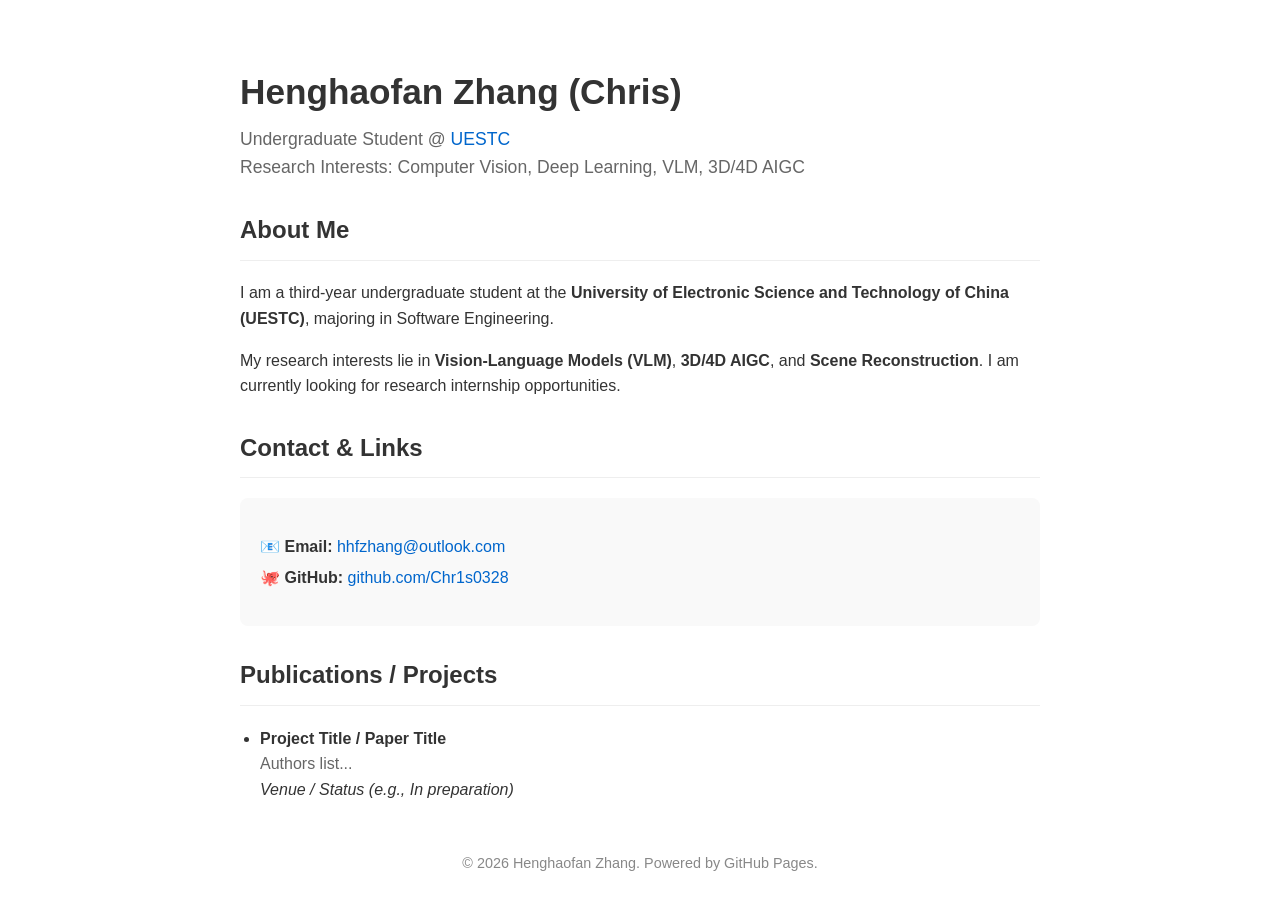
==== index.html @ 0ab3b339 "Update index.html" ====
<!doctype html>
<html lang="en">
<head>
  <meta charset="utf-8" />
  <meta name="viewport" content="width=device-width, initial-scale=1" />
  <meta name="description" content="Academic homepage of Henghaofan Zhang, an undergraduate researcher in Computer Vision and Deep Learning at UESTC.">
  <title>Henghaofan Zhang | UESTC</title>
  <style>
    /* 简单的学术极简风样式 */
    body { 
      font-family: -apple-system, BlinkMacSystemFont, "Segoe UI", Roboto, "Helvetica Neue", Arial, sans-serif; 
      max-width: 800px; 
      margin: 0 auto; 
      padding: 40px 20px; 
      line-height: 1.6; 
      color: #333;
    }
    h1 { margin-bottom: 5px; font-size: 2.2em; }
    h2 { font-size: 1.5em; border-bottom: 1px solid #eee; padding-bottom: 10px; margin-top: 30px;}
    .subtitle { color: #666; font-size: 1.1em; margin-bottom: 30px; }
    a { color: #0066cc; text-decoration: none; }
    a:hover { text-decoration: underline; }
    .card { background: #f9f9f9; border-radius: 8px; padding: 20px; margin-bottom: 20px; }
    ul { padding-left: 20px; }
    li { margin-bottom: 5px; }
    .contact-info { margin-bottom: 20px; }
  </style>
</head>
<body>

  <header>
    <h1>Henghaofan Zhang (Chris)</h1>
    <div class="subtitle">
      Undergraduate Student @ <a href="https://www.uestc.edu.cn/" target="_blank">UESTC</a><br>
      Research Interests: Computer Vision, Deep Learning, VLM, 3D/4D AIGC
    </div>
  </header>

  <section id="about">
    <h2>About Me</h2>
    <p>
      I am a third-year undergraduate student at the 
      <strong>University of Electronic Science and Technology of China (UESTC)</strong>, 
      majoring in Software Engineering.
    </p>
    <p>
      My research interests lie in <strong>Vision-Language Models (VLM)</strong>, <strong>3D/4D AIGC</strong>, and <strong>Scene Reconstruction</strong>. 
      I am currently looking for research internship opportunities.
    </p>
  </section>

  <section id="contact">
    <h2>Contact & Links</h2>
    <div class="card">
      <ul style="list-style-type: none; padding-left: 0;">
        <li>📧 <strong>Email:</strong> <a href="mailto:hhfzhang@outlook.com">hhfzhang@outlook.com</a></li>
        <li>🐙 <strong>GitHub:</strong> <a href="https://github.com/Chr1s0328" target="_blank">github.com/Chr1s0328</a></li>
        </ul>
    </div>
  </section>

  <section id="publications">
    <h2>Publications / Projects</h2>
    <ul>
      <li>
        <strong>Project Title / Paper Title</strong><br>
        <span style="color:#666;">Authors list...</span><br>
        <em>Venue / Status (e.g., In preparation)</em>
      </li>
    </ul>
  </section>

  <footer style="margin-top: 50px; color: #888; font-size: 0.9em; text-align: center;">
    &copy; 2026 Henghaofan Zhang. Powered by GitHub Pages.
  </footer>

</body>
</html>
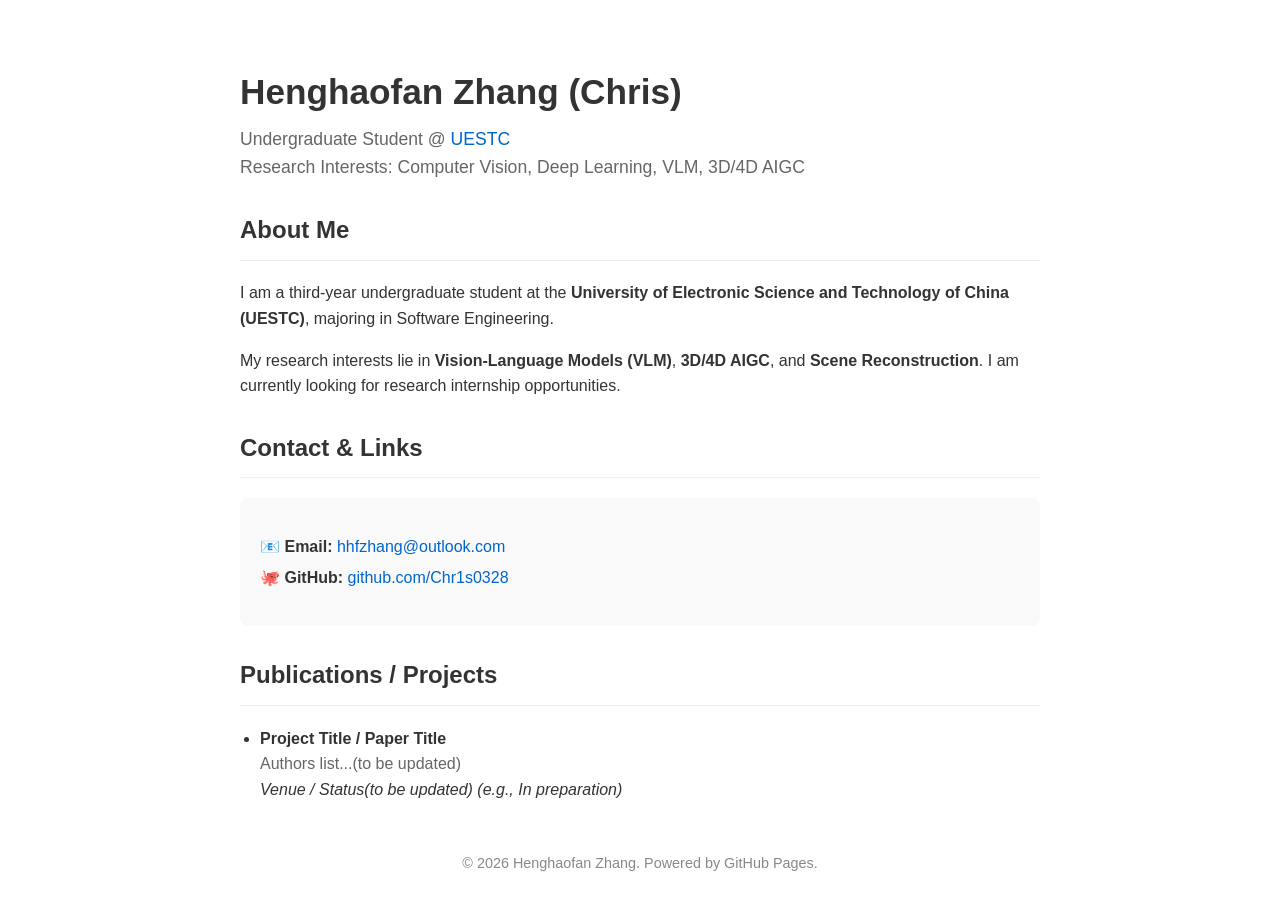
==== commit 4b2b902a: "Update index.html" ====
--- a/index.html
+++ b/index.html
@@ -64,8 +64,8 @@
     <ul>
       <li>
         <strong>Project Title / Paper Title</strong><br>
-        <span style="color:#666;">Authors list...</span><br>
-        <em>Venue / Status (e.g., In preparation)</em>
+        <span style="color:#666;">Authors list...(to be updated)</span><br>
+        <em>Venue / Status(to be updated) (e.g., In preparation)</em>
       </li>
     </ul>
   </section>
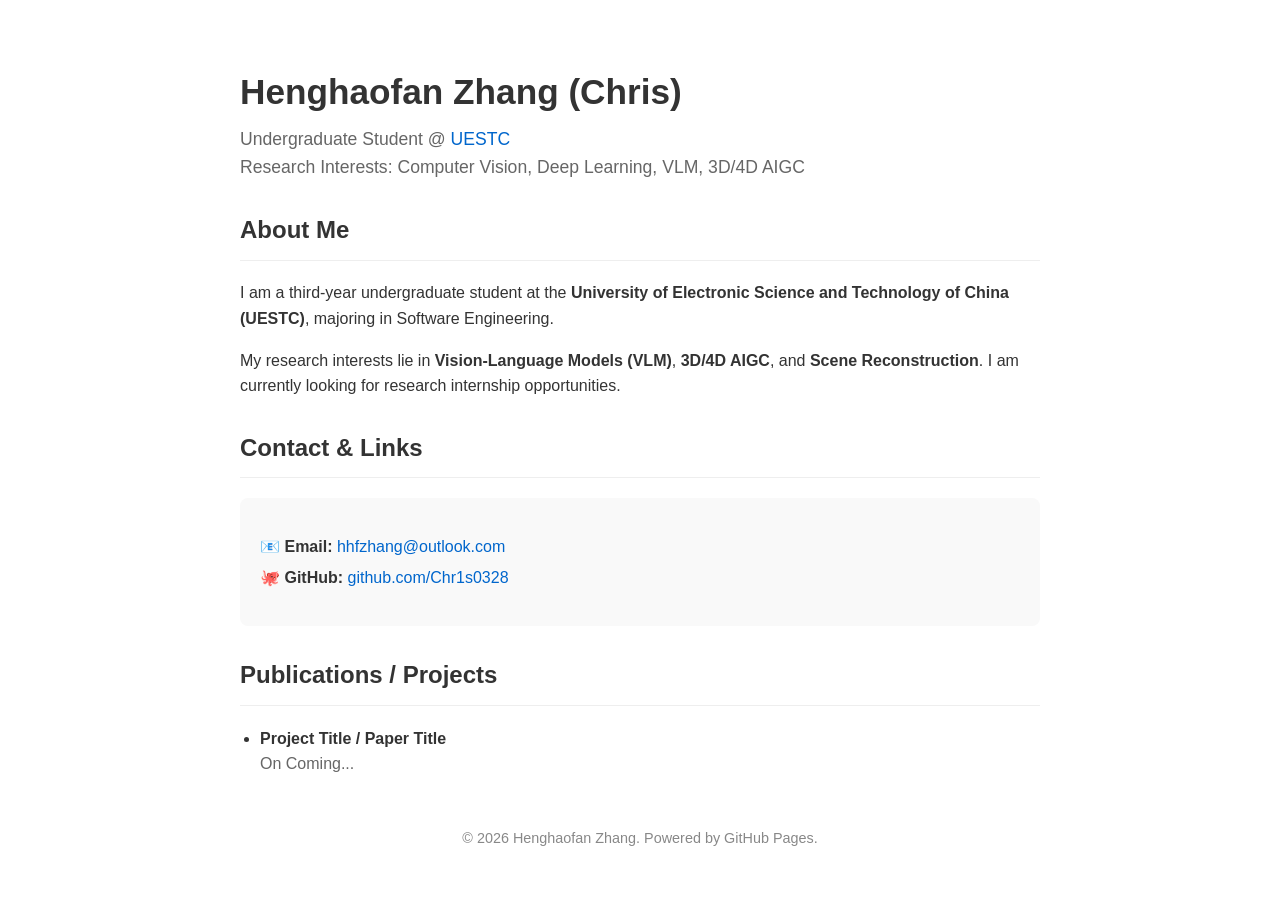
==== commit edf87fb8: "Update index.html" ====
--- a/index.html
+++ b/index.html
@@ -64,8 +64,7 @@
     <ul>
       <li>
         <strong>Project Title / Paper Title</strong><br>
-        <span style="color:#666;">Authors list...(to be updated)</span><br>
-        <em>Venue / Status(to be updated) (e.g., In preparation)</em>
+        <span style="color:#666;">On Coming...</span><br>
       </li>
     </ul>
   </section>
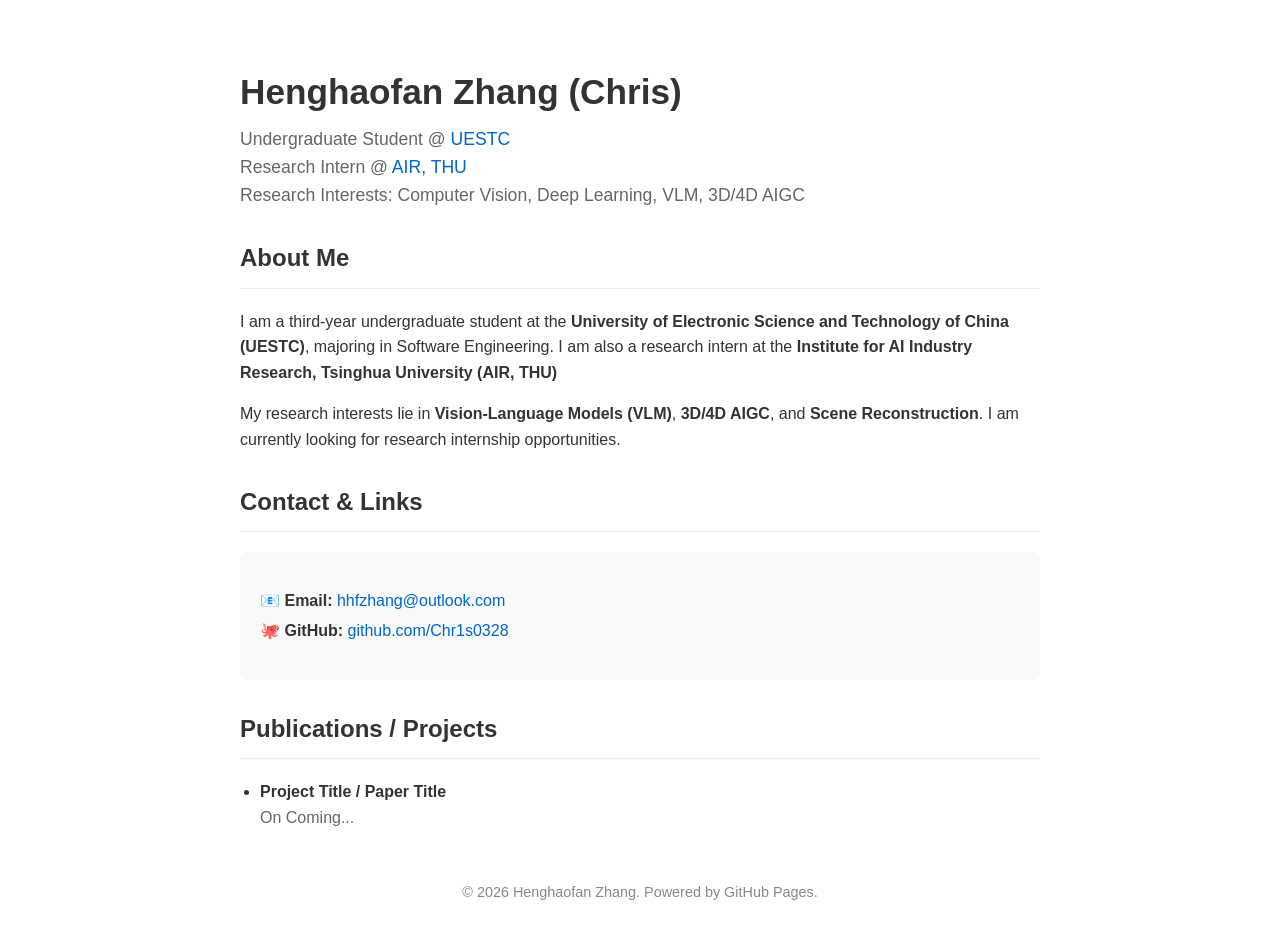
==== commit b13c7a75: "Update index.html" ====
--- a/index.html
+++ b/index.html
@@ -32,6 +32,7 @@
     <h1>Henghaofan Zhang (Chris)</h1>
     <div class="subtitle">
       Undergraduate Student @ <a href="https://www.uestc.edu.cn/" target="_blank">UESTC</a><br>
+      Research Intern @ <a href="https://air.tsinghua.edu.cn/" target="_blank">AIR, THU</a><br>
       Research Interests: Computer Vision, Deep Learning, VLM, 3D/4D AIGC
     </div>
   </header>
@@ -42,6 +43,8 @@
       I am a third-year undergraduate student at the 
       <strong>University of Electronic Science and Technology of China (UESTC)</strong>, 
       majoring in Software Engineering.
+      I am also a research intern at the 
+      <strong>Institute for AI Industry Research, Tsinghua University (AIR, THU)</strong>
     </p>
     <p>
       My research interests lie in <strong>Vision-Language Models (VLM)</strong>, <strong>3D/4D AIGC</strong>, and <strong>Scene Reconstruction</strong>. 
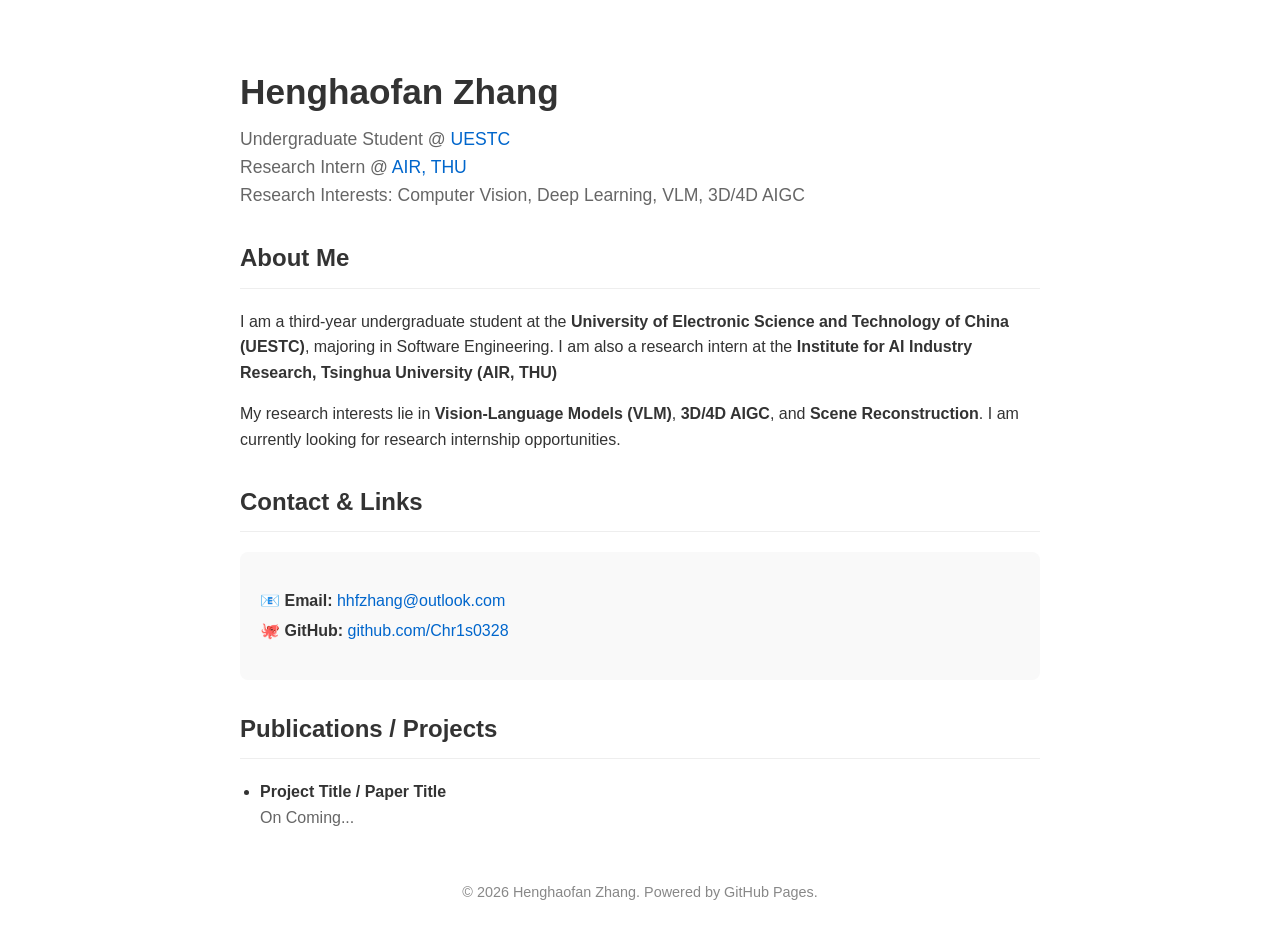
==== commit 96599cb0: "Update index.html" ====
--- a/index.html
+++ b/index.html
@@ -3,7 +3,7 @@
 <head>
   <meta charset="utf-8" />
   <meta name="viewport" content="width=device-width, initial-scale=1" />
-  <meta name="description" content="Academic homepage of Henghaofan Zhang, an undergraduate researcher in Computer Vision and Deep Learning at UESTC.">
+  <meta name="description" content="Academic homepage of Henghaofan Zhang.">
   <title>Henghaofan Zhang | UESTC</title>
   <style>
     /* 简单的学术极简风样式 */
@@ -29,7 +29,7 @@
 <body>
 
   <header>
-    <h1>Henghaofan Zhang (Chris)</h1>
+    <h1>Henghaofan Zhang</h1>
     <div class="subtitle">
       Undergraduate Student @ <a href="https://www.uestc.edu.cn/" target="_blank">UESTC</a><br>
       Research Intern @ <a href="https://air.tsinghua.edu.cn/" target="_blank">AIR, THU</a><br>
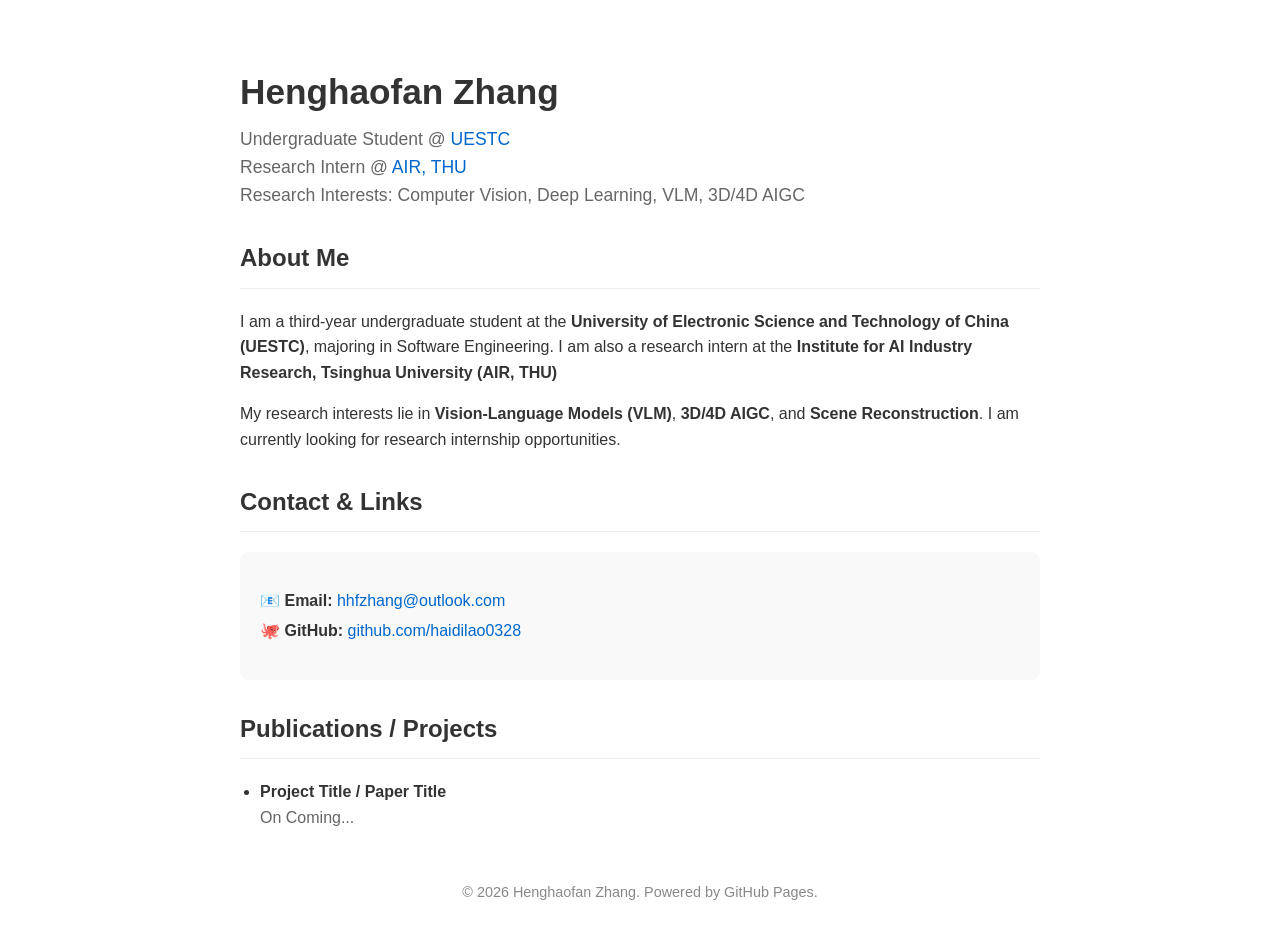
==== commit e0a8ec0c: "update username" ====
--- a/index.html
+++ b/index.html
@@ -57,7 +57,7 @@
     <div class="card">
       <ul style="list-style-type: none; padding-left: 0;">
         <li>📧 <strong>Email:</strong> <a href="mailto:hhfzhang@outlook.com">hhfzhang@outlook.com</a></li>
-        <li>🐙 <strong>GitHub:</strong> <a href="https://github.com/Chr1s0328" target="_blank">github.com/Chr1s0328</a></li>
+        <li>🐙 <strong>GitHub:</strong> <a href="https://github.com/haidilao0328" target="_blank">github.com/haidilao0328</a></li>
         </ul>
     </div>
   </section>
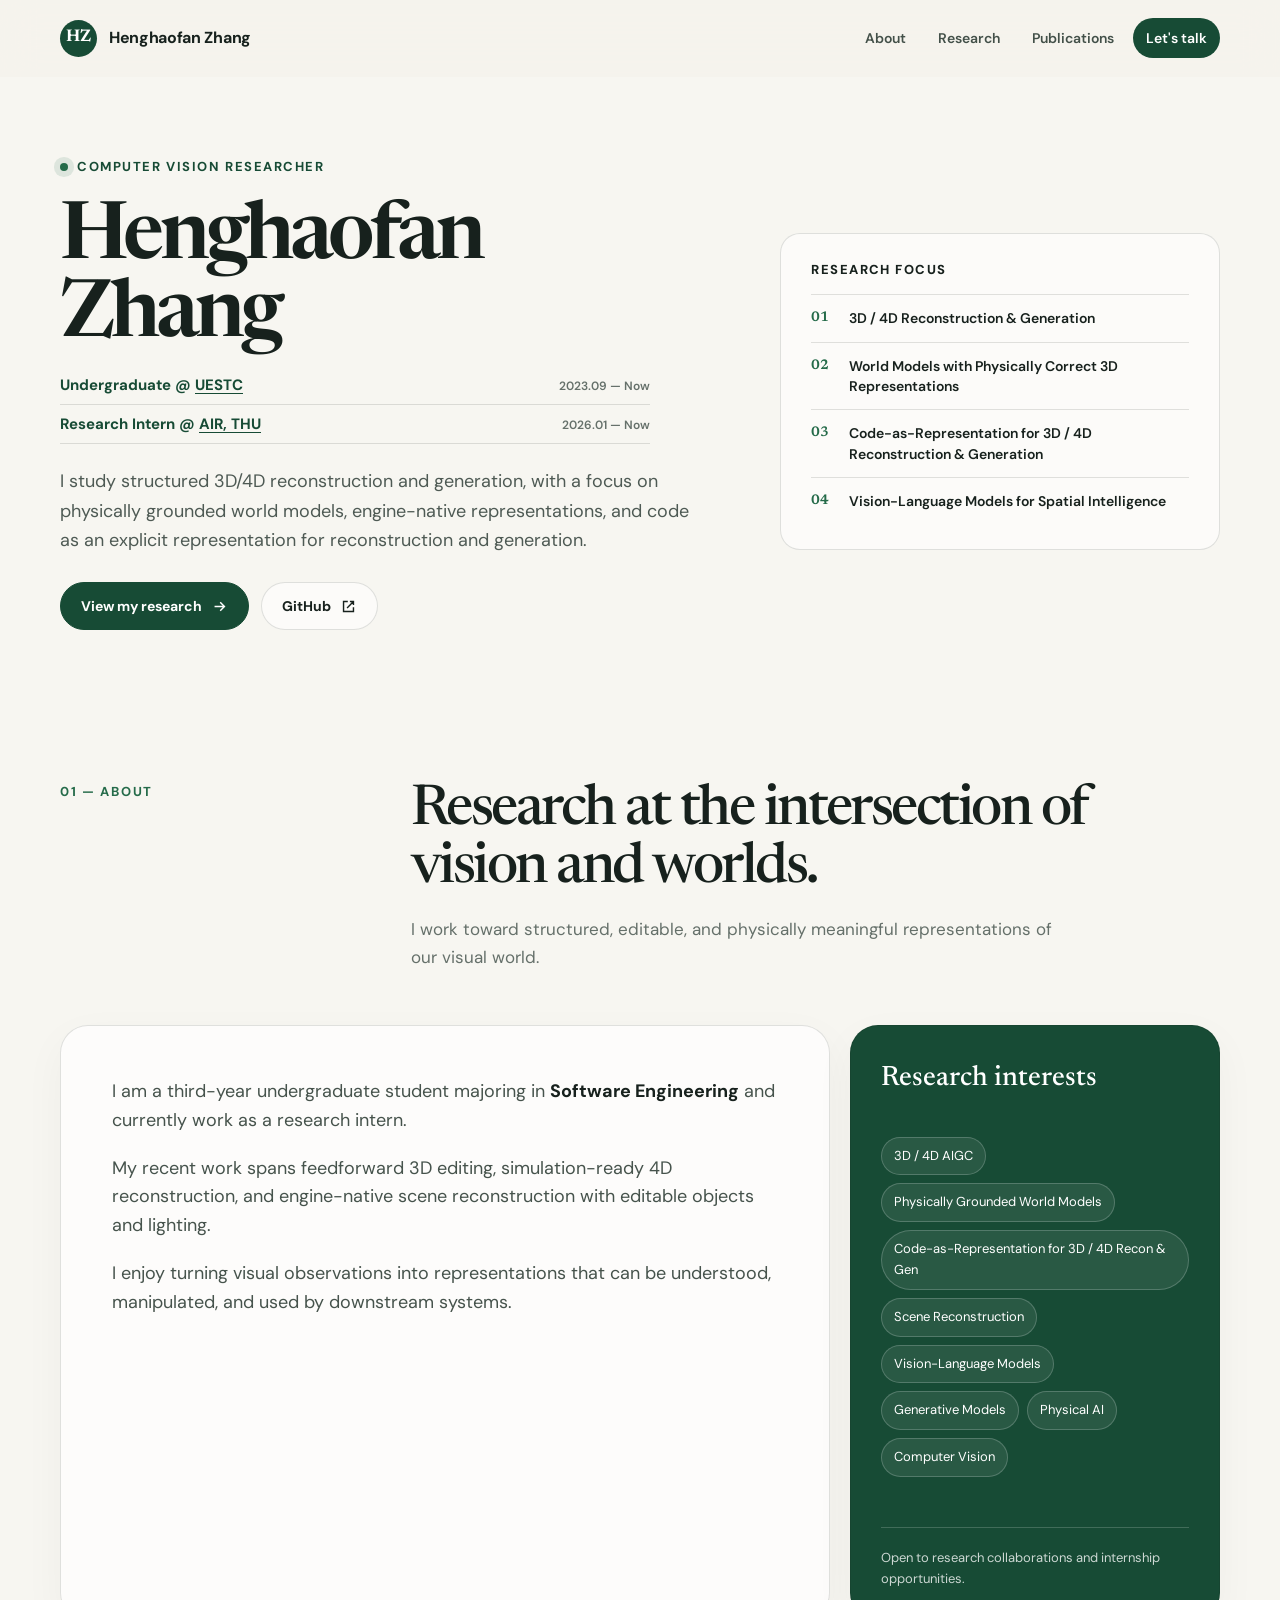
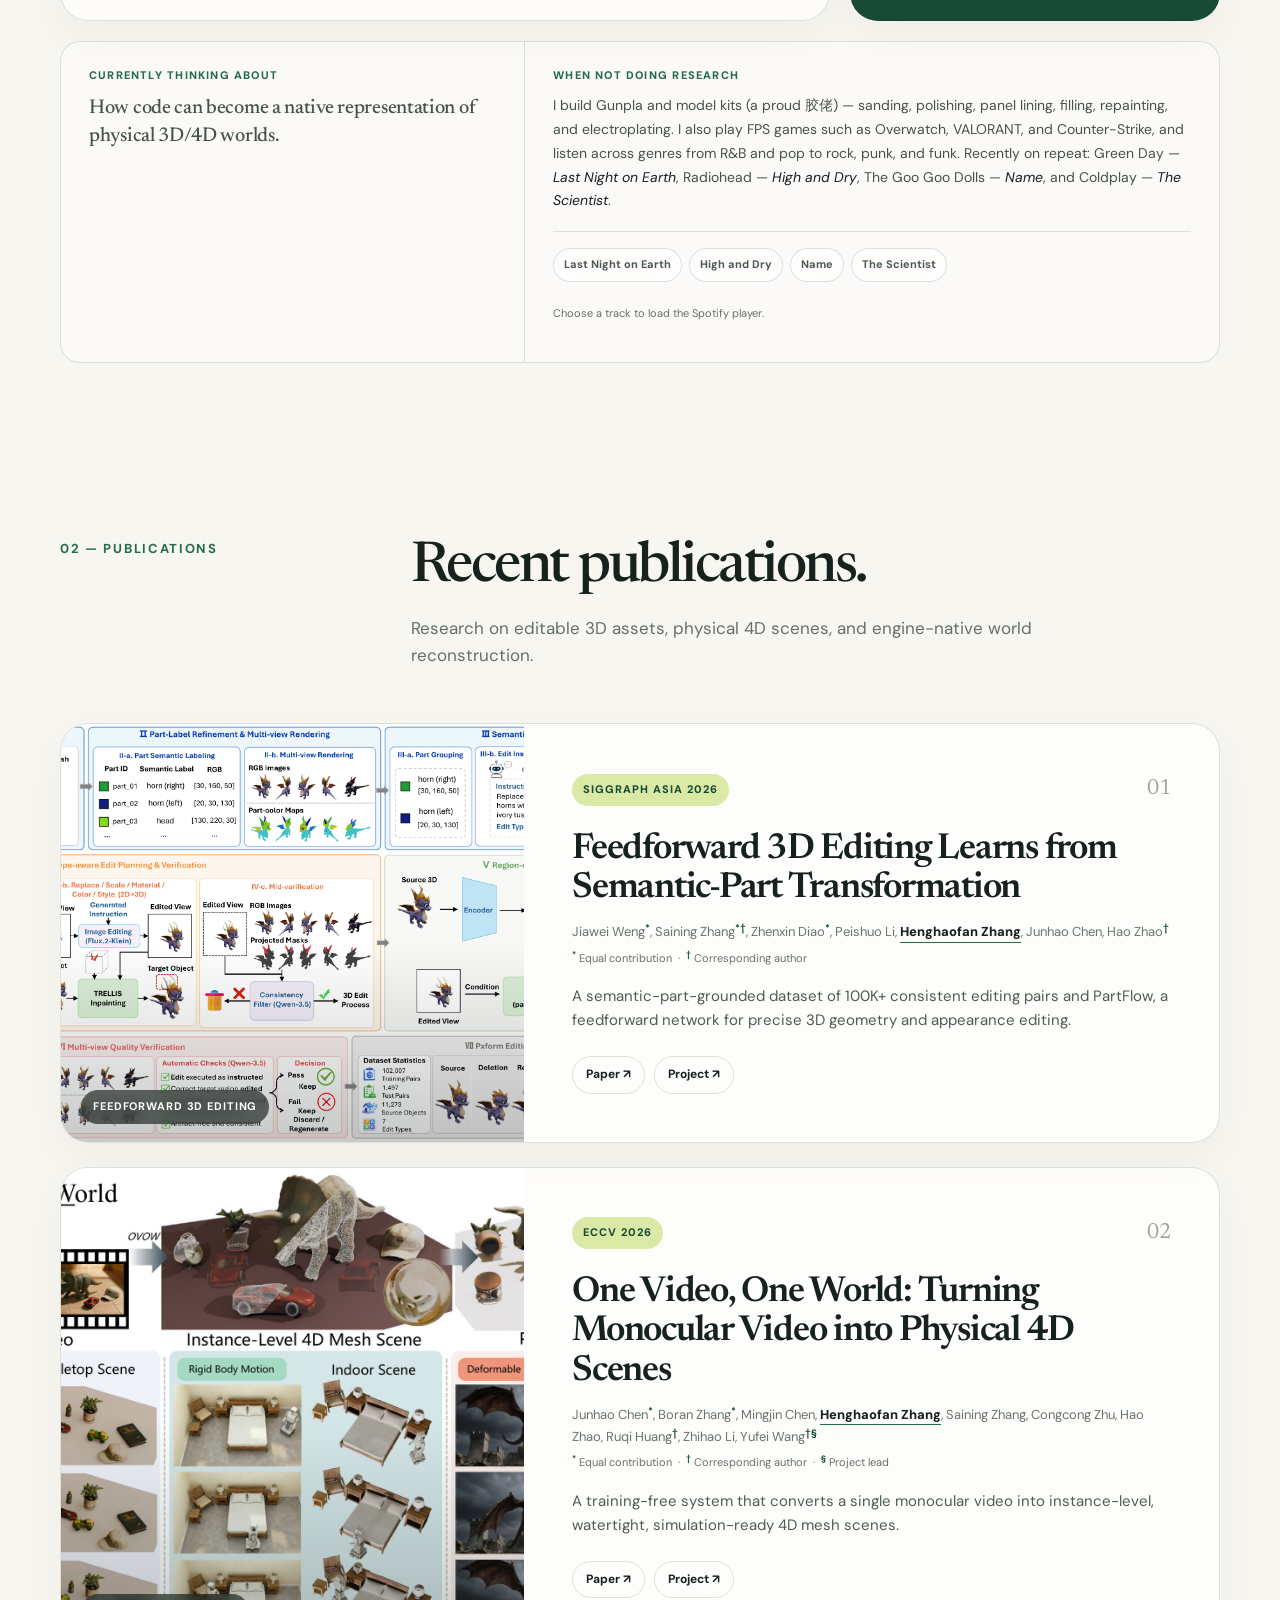
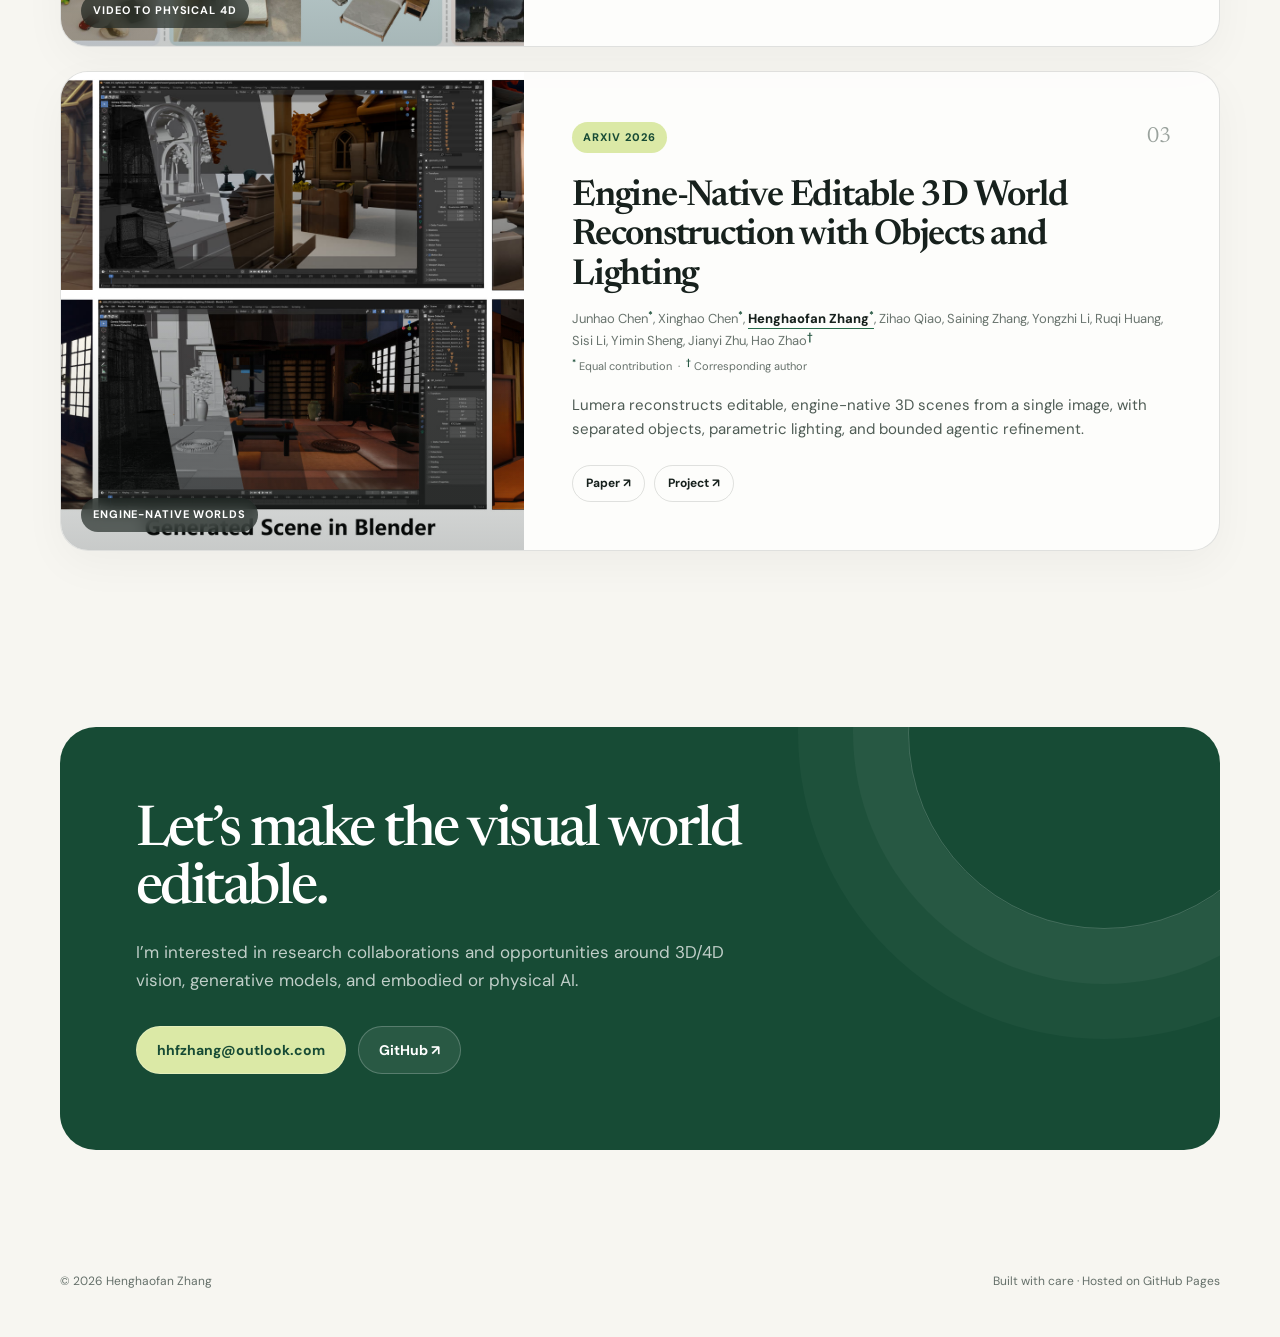
==== commit d56c480e: "Redesign academic homepage and add publications" ====
--- a/index.html
+++ b/index.html
@@ -1,80 +1,718 @@
 <!doctype html>
 <html lang="en">
 <head>
-  <meta charset="utf-8" />
-  <meta name="viewport" content="width=device-width, initial-scale=1" />
-  <meta name="description" content="Academic homepage of Henghaofan Zhang.">
-  <title>Henghaofan Zhang | UESTC</title>
+  <meta charset="utf-8">
+  <meta name="viewport" content="width=device-width, initial-scale=1">
+  <meta name="description" content="Henghaofan Zhang is a researcher working on 3D/4D vision, world reconstruction, and generative AI.">
+  <meta name="theme-color" content="#f5f3ec">
+  <meta property="og:title" content="Henghaofan Zhang — 3D/4D Vision Researcher">
+  <meta property="og:description" content="Research in 3D/4D reconstruction, generative models, and vision-language systems.">
+  <title>Henghaofan Zhang — 3D/4D Vision Researcher</title>
+  <link rel="preconnect" href="https://fonts.googleapis.com">
+  <link rel="preconnect" href="https://fonts.gstatic.com" crossorigin>
+  <link href="https://fonts.googleapis.com/css2?family=DM+Sans:wght@400;500;600;700&amp;family=Newsreader:opsz,wght@6..72,500;6..72,600&amp;display=swap" rel="stylesheet">
   <style>
-    /* 简单的学术极简风样式 */
-    body { 
-      font-family: -apple-system, BlinkMacSystemFont, "Segoe UI", Roboto, "Helvetica Neue", Arial, sans-serif; 
-      max-width: 800px; 
-      margin: 0 auto; 
-      padding: 40px 20px; 
-      line-height: 1.6; 
-      color: #333;
-    }
-    h1 { margin-bottom: 5px; font-size: 2.2em; }
-    h2 { font-size: 1.5em; border-bottom: 1px solid #eee; padding-bottom: 10px; margin-top: 30px;}
-    .subtitle { color: #666; font-size: 1.1em; margin-bottom: 30px; }
-    a { color: #0066cc; text-decoration: none; }
-    a:hover { text-decoration: underline; }
-    .card { background: #f9f9f9; border-radius: 8px; padding: 20px; margin-bottom: 20px; }
-    ul { padding-left: 20px; }
-    li { margin-bottom: 5px; }
-    .contact-info { margin-bottom: 20px; }
+    :root {
+      --ink: #17211d;
+      --muted: #65706a;
+      --paper: #f5f3ec;
+      --paper-deep: #ebe8de;
+      --card: rgba(255, 255, 255, .68);
+      --line: rgba(23, 33, 29, .13);
+      --green: #256b4a;
+      --green-deep: #174b35;
+      --lime: #dbe9a6;
+      --blue: #8ecae8;
+      --peach: #f1b59c;
+      --shadow: 0 22px 60px rgba(40, 50, 44, .10);
+      --radius: 28px;
+    }
+
+    * { box-sizing: border-box; }
+    html { scroll-behavior: smooth; }
+    body {
+      margin: 0;
+      color: var(--ink);
+      background: #f7f6f1;
+      font-family: "DM Sans", -apple-system, BlinkMacSystemFont, "Segoe UI", sans-serif;
+      line-height: 1.6;
+      -webkit-font-smoothing: antialiased;
+    }
+
+    a { color: inherit; }
+    img { max-width: 100%; display: block; }
+    .shell { width: min(1160px, calc(100% - 40px)); margin-inline: auto; }
+
+    .skip-link {
+      position: fixed;
+      top: 12px;
+      left: 12px;
+      z-index: 100;
+      transform: translateY(-150%);
+      padding: 10px 16px;
+      border-radius: 999px;
+      background: var(--ink);
+      color: white;
+    }
+    .skip-link:focus { transform: translateY(0); }
+
+    .site-nav {
+      position: sticky;
+      top: 0;
+      z-index: 30;
+      background: rgba(245, 243, 236, .78);
+      border-bottom: 1px solid transparent;
+      backdrop-filter: blur(18px);
+      transition: border-color .25s ease, box-shadow .25s ease;
+    }
+    .site-nav.scrolled {
+      border-color: var(--line);
+      box-shadow: 0 8px 24px rgba(23, 33, 29, .05);
+    }
+    .nav-inner {
+      min-height: 76px;
+      display: flex;
+      align-items: center;
+      justify-content: space-between;
+      gap: 28px;
+    }
+    .brand {
+      display: inline-flex;
+      align-items: center;
+      gap: 12px;
+      font-weight: 700;
+      text-decoration: none;
+      letter-spacing: -.02em;
+    }
+    .brand-mark {
+      width: 37px;
+      height: 37px;
+      display: grid;
+      place-items: center;
+      border-radius: 50%;
+      color: white;
+      background: var(--green-deep);
+      font-family: "Newsreader", Georgia, serif;
+      font-size: 17px;
+    }
+    .nav-links { display: flex; align-items: center; gap: 6px; }
+    .nav-links a {
+      padding: 9px 13px;
+      border-radius: 999px;
+      color: #435049;
+      font-size: 14px;
+      font-weight: 600;
+      text-decoration: none;
+      transition: color .2s ease, background .2s ease;
+    }
+    .nav-links a:hover { color: var(--ink); background: rgba(255, 255, 255, .68); }
+    .nav-links .nav-cta { color: white; background: var(--green-deep); }
+    .nav-links .nav-cta:hover { color: white; background: var(--green); }
+
+    .hero {
+      min-height: 560px;
+      padding: 76px 0 64px;
+      display: grid;
+      grid-template-columns: minmax(0, 1.18fr) minmax(330px, .82fr);
+      align-items: center;
+      gap: clamp(44px, 7vw, 88px);
+    }
+    .eyebrow {
+      display: inline-flex;
+      align-items: center;
+      gap: 9px;
+      margin: 0 0 24px;
+      color: var(--green-deep);
+      font-size: 13px;
+      font-weight: 700;
+      letter-spacing: .12em;
+      text-transform: uppercase;
+    }
+    .eyebrow::before {
+      width: 8px;
+      height: 8px;
+      border-radius: 50%;
+      background: var(--green);
+      box-shadow: 0 0 0 6px rgba(37, 107, 74, .12);
+      content: "";
+    }
+    h1, h2, h3, p { margin-top: 0; }
+    h1 {
+      max-width: 720px;
+      margin-bottom: 16px;
+      font-family: "Newsreader", Georgia, serif;
+      font-size: clamp(54px, 6.2vw, 82px);
+      font-weight: 600;
+      line-height: .98;
+      letter-spacing: -.05em;
+    }
+    .hero-role {
+      margin-bottom: 23px;
+      color: var(--green-deep);
+      display: grid;
+      gap: 7px;
+      font-size: 15px;
+      font-weight: 700;
+    }
+    .hero-role > div {
+      max-width: 590px;
+      display: flex;
+      align-items: baseline;
+      justify-content: space-between;
+      gap: 20px;
+      padding-bottom: 7px;
+      border-bottom: 1px solid var(--line);
+    }
+    .hero-role a { text-underline-offset: 3px; }
+    .hero-role time { color: var(--muted); font-size: 12px; font-weight: 600; white-space: nowrap; }
+    .hero-copy > p {
+      max-width: 650px;
+      margin-bottom: 26px;
+      color: #4e5a54;
+      font-size: clamp(16px, 1.8vw, 18px);
+      line-height: 1.65;
+    }
+    .hero-actions { display: flex; flex-wrap: wrap; gap: 12px; }
+    .button {
+      min-height: 48px;
+      display: inline-flex;
+      align-items: center;
+      justify-content: center;
+      gap: 9px;
+      padding: 0 20px;
+      border: 1px solid var(--line);
+      border-radius: 999px;
+      background: rgba(255, 255, 255, .58);
+      font-size: 14px;
+      font-weight: 700;
+      text-decoration: none;
+      transition: transform .2s ease, box-shadow .2s ease, background .2s ease;
+    }
+    .button:hover { transform: translateY(-2px); box-shadow: 0 10px 25px rgba(23, 33, 29, .10); background: white; }
+    .button.primary { border-color: var(--green-deep); color: white; background: var(--green-deep); }
+    .button.primary:hover { background: var(--green); }
+    .button svg { width: 17px; height: 17px; }
+
+    .focus-card {
+      padding: 29px 30px 25px;
+      border: 1px solid var(--line);
+      border-radius: 20px;
+      background: rgba(255, 255, 255, .58);
+    }
+    .focus-card h2 {
+      margin-bottom: 18px;
+      font-family: "DM Sans", -apple-system, BlinkMacSystemFont, "Segoe UI", sans-serif;
+      font-size: 13px;
+      font-weight: 800;
+      letter-spacing: .11em;
+      text-transform: uppercase;
+    }
+    .focus-list { list-style: none; margin: 0; padding: 0; }
+    .focus-list li {
+      display: grid;
+      grid-template-columns: 30px 1fr;
+      gap: 8px;
+      padding: 13px 0;
+      border-top: 1px solid var(--line);
+      font-size: 14px;
+      font-weight: 600;
+      line-height: 1.45;
+    }
+    .focus-list span { color: var(--green); font-family: "Newsreader", Georgia, serif; font-weight: 600; }
+
+    .research-orbit {
+      position: relative;
+      aspect-ratio: 1 / 1.08;
+      border: 1px solid rgba(23, 33, 29, .11);
+      border-radius: 48% 52% 47% 53% / 57% 42% 58% 43%;
+      background:
+        radial-gradient(circle at 50% 50%, rgba(255,255,255,.94) 0 22%, transparent 23%),
+        linear-gradient(145deg, rgba(255,255,255,.75), rgba(235,232,222,.5));
+      box-shadow: var(--shadow);
+      isolation: isolate;
+    }
+    .research-orbit::before,
+    .research-orbit::after {
+      position: absolute;
+      inset: 13%;
+      border: 1px dashed rgba(23, 33, 29, .18);
+      border-radius: 50%;
+      content: "";
+      transform: rotate(-18deg);
+    }
+    .research-orbit::after { inset: 28%; border-style: solid; transform: rotate(22deg); }
+    .orbit-core {
+      position: absolute;
+      inset: 36%;
+      z-index: 2;
+      display: grid;
+      place-items: center;
+      border-radius: 50%;
+      color: white;
+      background: var(--green-deep);
+      box-shadow: 0 20px 40px rgba(23, 75, 53, .25);
+      font-family: "Newsreader", Georgia, serif;
+      font-size: clamp(27px, 4vw, 47px);
+      font-style: italic;
+    }
+    .orbit-tag {
+      position: absolute;
+      z-index: 3;
+      display: flex;
+      align-items: center;
+      gap: 12px;
+      padding: 12px 16px;
+      border: 1px solid rgba(23, 33, 29, .11);
+      border-radius: 18px;
+      background: rgba(255, 255, 255, .88);
+      box-shadow: 0 16px 36px rgba(23, 33, 29, .12);
+      backdrop-filter: blur(12px);
+      font-size: 13px;
+      font-weight: 700;
+      animation: float 5s ease-in-out infinite;
+    }
+    .orbit-tag span { width: 31px; height: 31px; display: grid; place-items: center; border-radius: 10px; font-size: 15px; }
+    .orbit-tag.one { top: 9%; right: -4%; }
+    .orbit-tag.one span { background: var(--lime); }
+    .orbit-tag.two { bottom: 20%; left: -9%; animation-delay: -1.5s; }
+    .orbit-tag.two span { background: var(--blue); }
+    .orbit-tag.three { right: -7%; bottom: 8%; animation-delay: -3s; }
+    .orbit-tag.three span { background: var(--peach); }
+    .orbit-dot { position: absolute; width: 16px; height: 16px; border: 4px solid white; border-radius: 50%; background: var(--green); box-shadow: 0 4px 12px rgba(23,33,29,.18); }
+    .orbit-dot.a { top: 23%; left: 19%; }
+    .orbit-dot.b { top: 60%; right: 18%; background: #e17f61; }
+    .orbit-dot.c { bottom: 13%; left: 35%; background: #398fb6; }
+    @keyframes float { 0%, 100% { transform: translateY(0) rotate(-1deg); } 50% { transform: translateY(-8px) rotate(1deg); } }
+
+    .facts {
+      display: grid;
+      grid-template-columns: repeat(2, 1fr);
+      border-top: 1px solid var(--line);
+      border-bottom: 1px solid var(--line);
+    }
+    .fact { padding: 20px 24px; border-right: 1px solid var(--line); }
+    .fact:first-child { padding-left: 0; }
+    .fact:last-child { border-right: 0; }
+    .fact strong { display: block; margin-bottom: 2px; font-family: "Newsreader", Georgia, serif; font-size: 24px; font-weight: 600; letter-spacing: -.03em; }
+    .fact span { color: var(--muted); font-size: 13px; }
+
+    section { scroll-margin-top: 100px; }
+    .section { padding: 88px 0; }
+    .section-heading { display: grid; grid-template-columns: .55fr 1.45fr; gap: 44px; margin-bottom: 54px; }
+    .section-index { color: var(--green); font-size: 13px; font-weight: 700; letter-spacing: .13em; text-transform: uppercase; }
+    h2 {
+      max-width: 760px;
+      margin-bottom: 18px;
+      font-family: "Newsreader", Georgia, serif;
+      font-size: clamp(38px, 4.6vw, 56px);
+      font-weight: 500;
+      line-height: 1.04;
+      letter-spacing: -.045em;
+    }
+    .section-heading p { max-width: 670px; margin-bottom: 0; color: var(--muted); font-size: 17px; }
+
+    .about-grid { display: grid; grid-template-columns: 1.35fr .65fr; gap: 20px; }
+    .panel { border: 1px solid var(--line); border-radius: var(--radius); background: var(--card); box-shadow: 0 14px 44px rgba(23,33,29,.04); }
+    .bio { padding: clamp(30px, 4vw, 52px); }
+    .bio p { margin-bottom: 19px; color: #46534c; font-size: 18px; }
+    .bio p:last-child { margin-bottom: 0; }
+    .bio strong { color: var(--ink); }
+    .interests { padding: 30px; display: flex; flex-direction: column; justify-content: space-between; background: var(--green-deep); color: white; }
+    .interests h3 { margin-bottom: 36px; font-family: "Newsreader", Georgia, serif; font-size: 28px; font-weight: 500; }
+    .interest-list { display: flex; flex-wrap: wrap; gap: 8px; }
+    .interest-list span { padding: 8px 12px; border: 1px solid rgba(255,255,255,.20); border-radius: 999px; background: rgba(255,255,255,.08); font-size: 13px; }
+    .availability { margin-top: 50px; padding-top: 20px; border-top: 1px solid rgba(255,255,255,.18); color: rgba(255,255,255,.78); font-size: 13px; }
+
+    .personal-notes {
+      margin-top: 20px;
+      display: grid;
+      grid-template-columns: .8fr 1.2fr;
+      overflow: hidden;
+      border: 1px solid var(--line);
+      border-radius: 20px;
+      background: rgba(255, 255, 255, .48);
+    }
+    .personal-note { padding: 25px 28px 27px; }
+    .personal-note + .personal-note { border-left: 1px solid var(--line); }
+    .personal-note-label {
+      display: block;
+      margin-bottom: 10px;
+      color: var(--green);
+      font-size: 11px;
+      font-weight: 800;
+      letter-spacing: .11em;
+      text-transform: uppercase;
+    }
+    .personal-note p { margin: 0; color: #46534c; font-size: 14px; line-height: 1.7; }
+    .personal-note:first-child p { font-family: "Newsreader", Georgia, serif; font-size: 20px; font-weight: 500; line-height: 1.4; letter-spacing: -.015em; }
+    .personal-note em { color: var(--ink); }
+    .music-picker { margin-top: 18px; padding-top: 16px; border-top: 1px solid var(--line); }
+    .track-list { display: flex; flex-wrap: wrap; gap: 7px; }
+    .track-button {
+      padding: 7px 10px;
+      border: 1px solid var(--line);
+      border-radius: 999px;
+      color: #4d5953;
+      background: rgba(255,255,255,.62);
+      font: inherit;
+      font-size: 11px;
+      font-weight: 700;
+      cursor: pointer;
+      transition: color .2s ease, border-color .2s ease, background .2s ease;
+    }
+    .track-button:hover, .track-button[aria-pressed="true"] { border-color: var(--green); color: white; background: var(--green); }
+    .spotify-player-wrap {
+      min-height: 42px;
+      margin-top: 11px;
+      display: flex;
+      align-items: center;
+      border-radius: 12px;
+      color: var(--muted);
+      font-size: 11px;
+    }
+    .spotify-player-wrap iframe { width: 100%; height: 152px; border: 0; border-radius: 12px; }
+
+    .publications { display: grid; gap: 24px; }
+    .publication {
+      display: grid;
+      grid-template-columns: minmax(280px, .8fr) minmax(0, 1.2fr);
+      min-height: 320px;
+      overflow: hidden;
+      border: 1px solid var(--line);
+      border-radius: var(--radius);
+      background: rgba(255,255,255,.72);
+      box-shadow: 0 14px 44px rgba(23,33,29,.04);
+      transition: transform .3s ease, box-shadow .3s ease;
+    }
+    .publication:hover { transform: translateY(-4px); box-shadow: var(--shadow); }
+    .publication-visual { position: relative; min-height: 300px; overflow: hidden; background: var(--paper-deep); }
+    .publication-visual img { width: 100%; height: 100%; object-fit: cover; transition: transform .6s cubic-bezier(.2,.75,.25,1); }
+    .publication:hover .publication-visual img { transform: scale(1.025); }
+    .publication-visual::after { position: absolute; inset: 0; background: linear-gradient(to top, rgba(23,33,29,.24), transparent 48%); content: ""; pointer-events: none; }
+    .visual-label { position: absolute; left: 20px; bottom: 18px; z-index: 2; padding: 8px 12px; border-radius: 999px; color: white; background: rgba(23,33,29,.65); backdrop-filter: blur(8px); font-size: 11px; font-weight: 700; letter-spacing: .08em; text-transform: uppercase; }
+    .publication-body { padding: clamp(28px, 4vw, 48px); display: flex; flex-direction: column; }
+    .pub-top { display: flex; align-items: center; justify-content: space-between; gap: 15px; margin-bottom: 22px; }
+    .venue { display: inline-flex; padding: 7px 11px; border-radius: 999px; background: var(--lime); color: var(--green-deep); font-size: 11px; font-weight: 800; letter-spacing: .09em; text-transform: uppercase; }
+    .pub-number { color: #9aa29d; font-family: "Newsreader", Georgia, serif; font-size: 22px; }
+    .publication h3 { max-width: 680px; margin-bottom: 13px; font-family: "Newsreader", Georgia, serif; font-size: clamp(27px, 2.8vw, 36px); font-weight: 600; line-height: 1.1; letter-spacing: -.035em; }
+    .authors { margin-bottom: 17px; color: #69746e; font-size: 13px; line-height: 1.65; }
+    .authors .me {
+      display: inline-block;
+      padding-bottom: 1px;
+      border-bottom: 1.5px solid var(--green);
+      color: var(--ink);
+      font-weight: 800;
+      line-height: 1.25;
+    }
+    .authors sup, .author-note sup { color: var(--green-deep); font-size: .72em; font-weight: 800; line-height: 0; }
+    .author-note { margin: -10px 0 17px; color: var(--muted); font-size: 11px; }
+    .pub-summary { margin-bottom: 24px; color: #4f5c55; font-size: 15px; }
+    .pub-links { display: flex; flex-wrap: wrap; gap: 9px; margin-top: auto; }
+    .pub-links a { padding: 8px 13px; border: 1px solid var(--line); border-radius: 999px; font-size: 12px; font-weight: 700; text-decoration: none; transition: background .2s ease, border-color .2s ease; }
+    .pub-links a:hover { border-color: var(--green); background: rgba(219,233,166,.42); }
+
+    .contact-card {
+      position: relative;
+      overflow: hidden;
+      padding: clamp(34px, 6vw, 76px);
+      border-radius: 36px;
+      color: white;
+      background: var(--green-deep);
+    }
+    .contact-card::after { position: absolute; width: 390px; height: 390px; top: -190px; right: -80px; border: 1px solid rgba(255,255,255,.19); border-radius: 50%; box-shadow: 0 0 0 55px rgba(255,255,255,.04), 0 0 0 110px rgba(255,255,255,.03); content: ""; }
+    .contact-card h2 { position: relative; z-index: 1; max-width: 700px; margin-bottom: 20px; }
+    .contact-card p { position: relative; z-index: 1; max-width: 620px; margin-bottom: 32px; color: rgba(255,255,255,.73); font-size: 17px; }
+    .contact-actions { position: relative; z-index: 1; display: flex; flex-wrap: wrap; gap: 12px; }
+    .contact-actions .button { border-color: rgba(255,255,255,.22); color: white; background: rgba(255,255,255,.08); }
+    .contact-actions .button:hover { background: rgba(255,255,255,.16); }
+    .contact-actions .button.primary { color: var(--green-deep); background: var(--lime); }
+
+    footer { padding: 34px 0 46px; }
+    .footer-inner { display: flex; justify-content: space-between; gap: 20px; color: var(--muted); font-size: 12px; }
+    .footer-inner a { text-underline-offset: 3px; }
+
+    .reveal { opacity: 1; transform: none; }
+
+    @media (max-width: 900px) {
+      .hero { min-height: auto; grid-template-columns: 1fr; padding-top: 72px; }
+      .hero-copy { max-width: 760px; }
+      .focus-card { max-width: 680px; }
+      .section-heading { grid-template-columns: 1fr; gap: 16px; }
+      .about-grid { grid-template-columns: 1fr; }
+      .interests { min-height: 300px; }
+      .personal-notes { grid-template-columns: 1fr; }
+      .personal-note + .personal-note { border-top: 1px solid var(--line); border-left: 0; }
+      .publication { grid-template-columns: 1fr; }
+      .publication-visual { aspect-ratio: 16 / 9; min-height: 0; }
+    }
+
+    @media (max-width: 620px) {
+      .shell { width: min(100% - 28px, 1160px); }
+      .nav-inner { min-height: 66px; }
+      .brand-text { display: none; }
+      .nav-links a { padding: 8px 9px; font-size: 12px; }
+      .nav-links a:nth-child(2) { display: none; }
+      .hero { padding: 62px 0 54px; gap: 54px; }
+      h1 { font-size: clamp(51px, 16vw, 74px); }
+      .hero-role > div { align-items: flex-start; flex-direction: column; gap: 1px; }
+      .facts { grid-template-columns: 1fr; padding: 14px 0; }
+      .fact, .fact:first-child { padding: 13px 0; border-right: 0; border-bottom: 1px solid var(--line); }
+      .fact:last-child { border-bottom: 0; }
+      .section { padding: 68px 0; }
+      .section-heading { margin-bottom: 36px; }
+      .publication-body { padding: 27px 23px 25px; }
+      .pub-top { margin-bottom: 17px; }
+      .footer-inner { flex-direction: column; }
+    }
+
+    @media (prefers-reduced-motion: reduce) {
+      html { scroll-behavior: auto; }
+      *, *::before, *::after { animation-duration: .01ms !important; animation-iteration-count: 1 !important; transition-duration: .01ms !important; }
+      .reveal { opacity: 1; transform: none; }
+    }
   </style>
 </head>
 <body>
-
-  <header>
-    <h1>Henghaofan Zhang</h1>
-    <div class="subtitle">
-      Undergraduate Student @ <a href="https://www.uestc.edu.cn/" target="_blank">UESTC</a><br>
-      Research Intern @ <a href="https://air.tsinghua.edu.cn/" target="_blank">AIR, THU</a><br>
-      Research Interests: Computer Vision, Deep Learning, VLM, 3D/4D AIGC
+  <a class="skip-link" href="#main">Skip to content</a>
+
+  <nav class="site-nav" aria-label="Primary navigation">
+    <div class="shell nav-inner">
+      <a class="brand" href="#top" aria-label="Henghaofan Zhang — Home">
+        <span class="brand-mark" aria-hidden="true">HZ</span>
+        <span class="brand-text">Henghaofan Zhang</span>
+      </a>
+      <div class="nav-links">
+        <a href="#about">About</a>
+        <a href="#research">Research</a>
+        <a href="#publications">Publications</a>
+        <a class="nav-cta" href="mailto:hhfzhang@outlook.com">Let's talk</a>
+      </div>
     </div>
-  </header>
-
-  <section id="about">
-    <h2>About Me</h2>
-    <p>
-      I am a third-year undergraduate student at the 
-      <strong>University of Electronic Science and Technology of China (UESTC)</strong>, 
-      majoring in Software Engineering.
-      I am also a research intern at the 
-      <strong>Institute for AI Industry Research, Tsinghua University (AIR, THU)</strong>
-    </p>
-    <p>
-      My research interests lie in <strong>Vision-Language Models (VLM)</strong>, <strong>3D/4D AIGC</strong>, and <strong>Scene Reconstruction</strong>. 
-      I am currently looking for research internship opportunities.
-    </p>
-  </section>
-
-  <section id="contact">
-    <h2>Contact & Links</h2>
-    <div class="card">
-      <ul style="list-style-type: none; padding-left: 0;">
-        <li>📧 <strong>Email:</strong> <a href="mailto:hhfzhang@outlook.com">hhfzhang@outlook.com</a></li>
-        <li>🐙 <strong>GitHub:</strong> <a href="https://github.com/haidilao0328" target="_blank">github.com/haidilao0328</a></li>
-        </ul>
+  </nav>
+
+  <main id="main">
+    <header class="shell hero" id="top">
+      <div class="hero-copy">
+        <div class="eyebrow">Computer Vision Researcher</div>
+        <h1>Henghaofan Zhang</h1>
+        <div class="hero-role">
+          <div>
+            <span>Undergraduate @ <a href="https://www.uestc.edu.cn/" target="_blank" rel="noopener noreferrer">UESTC</a></span>
+            <time datetime="2023-09">2023.09 — Now</time>
+          </div>
+          <div>
+            <span>Research Intern @ <a href="https://air.tsinghua.edu.cn/" target="_blank" rel="noopener noreferrer">AIR, THU</a></span>
+            <time datetime="2026-01">2026.01 — Now</time>
+          </div>
+        </div>
+        <p>
+          I study structured 3D/4D reconstruction and generation, with a focus on physically grounded world models, engine-native representations, and code as an explicit representation for reconstruction and generation.
+        </p>
+        <div class="hero-actions">
+          <a class="button primary" href="#publications">
+            View my research
+            <svg viewBox="0 0 24 24" fill="none" stroke="currentColor" stroke-width="2" aria-hidden="true"><path d="m5 12 14 0M13 6l6 6-6 6"/></svg>
+          </a>
+          <a class="button" href="https://github.com/haidilao0328" target="_blank" rel="noopener noreferrer">
+            GitHub
+            <svg viewBox="0 0 24 24" fill="none" stroke="currentColor" stroke-width="2" aria-hidden="true"><path d="M14 5h5v5M10 14 19 5M19 13v6H5V5h6"/></svg>
+          </a>
+        </div>
+      </div>
+
+      <aside class="focus-card" aria-label="Research focus">
+        <h2>Research focus</h2>
+        <ol class="focus-list">
+          <li><span>01</span>3D / 4D Reconstruction &amp; Generation</li>
+          <li><span>02</span>World Models with Physically Correct 3D Representations</li>
+          <li><span>03</span>Code-as-Representation for 3D / 4D Reconstruction &amp; Generation</li>
+          <li><span>04</span>Vision-Language Models for Spatial Intelligence</li>
+        </ol>
+      </aside>
+    </header>
+
+    <section class="shell section" id="about">
+      <div class="section-heading reveal">
+        <div class="section-index">01 — About</div>
+        <div>
+          <h2>Research at the intersection of vision and worlds.</h2>
+          <p>I work toward structured, editable, and physically meaningful representations of our visual world.</p>
+        </div>
+      </div>
+      <div class="about-grid">
+        <article class="panel bio reveal">
+          <p>
+            I am a third-year undergraduate student majoring in <strong>Software Engineering</strong> and currently work as a research intern.
+          </p>
+          <p>
+            My recent work spans feedforward 3D editing, simulation-ready 4D reconstruction, and engine-native scene reconstruction with editable objects and lighting.
+          </p>
+          <p>
+            I enjoy turning visual observations into representations that can be understood, manipulated, and used by downstream systems.
+          </p>
+        </article>
+        <aside class="panel interests reveal" id="research">
+          <div>
+            <h3>Research interests</h3>
+            <div class="interest-list">
+              <span>3D / 4D AIGC</span>
+              <span>Physically Grounded World Models</span>
+              <span>Code-as-Representation for 3D / 4D Recon &amp; Gen</span>
+              <span>Scene Reconstruction</span>
+              <span>Vision-Language Models</span>
+              <span>Generative Models</span>
+              <span>Physical AI</span>
+              <span>Computer Vision</span>
+            </div>
+          </div>
+          <div class="availability">Open to research collaborations and internship opportunities.</div>
+        </aside>
+      </div>
+      <div class="personal-notes reveal">
+        <div class="personal-note">
+          <span class="personal-note-label">Currently thinking about</span>
+          <p>How code can become a native representation of physical 3D/4D worlds.</p>
+        </div>
+        <div class="personal-note">
+          <span class="personal-note-label">When not doing research</span>
+          <p>
+            I build Gunpla and model kits (a proud <span lang="zh">胶佬</span>) — sanding, polishing, panel lining, filling, repainting, and electroplating. I also play FPS games such as Overwatch, VALORANT, and Counter-Strike, and listen across genres from R&amp;B and pop to rock, punk, and funk. Recently on repeat: Green Day — <em>Last Night on Earth</em>, Radiohead — <em>High and Dry</em>, The Goo Goo Dolls — <em>Name</em>, and Coldplay — <em>The Scientist</em>.
+          </p>
+          <div class="music-picker" aria-label="Songs on repeat">
+            <div class="track-list">
+              <button class="track-button" type="button" data-track="5TpPSTItCwtZ8Sltr3vdzm" data-title="Last Night on Earth — Green Day" aria-pressed="false">Last Night on Earth</button>
+              <button class="track-button" type="button" data-track="2a1iMaoWQ5MnvLFBDv4qkf" data-title="High and Dry — Radiohead" aria-pressed="false">High and Dry</button>
+              <button class="track-button" type="button" data-track="2ta2DmbyI7KdW9yOwPw7ZO" data-title="Name — The Goo Goo Dolls" aria-pressed="false">Name</button>
+              <button class="track-button" type="button" data-track="75JFxkI2RXiU7L9VXzMkle" data-title="The Scientist — Coldplay" aria-pressed="false">The Scientist</button>
+            </div>
+            <div class="spotify-player-wrap" id="spotify-player-wrap" aria-live="polite">Choose a track to load the Spotify player.</div>
+          </div>
+        </div>
+      </div>
+    </section>
+
+    <section class="shell section" id="publications">
+      <div class="section-heading reveal">
+        <div class="section-index">02 — Publications</div>
+        <div>
+          <h2>Recent publications.</h2>
+          <p>Research on editable 3D assets, physical 4D scenes, and engine-native world reconstruction.</p>
+        </div>
+      </div>
+
+      <div class="publications">
+        <article class="publication reveal">
+          <div class="publication-visual">
+            <img src="assets/pxform.jpg" alt="PartFlow framework for feedforward semantic-part-aware 3D editing" loading="lazy">
+            <span class="visual-label">Feedforward 3D Editing</span>
+          </div>
+          <div class="publication-body">
+            <div class="pub-top"><span class="venue">SIGGRAPH Asia 2026</span><span class="pub-number">01</span></div>
+            <h3>Feedforward 3D Editing Learns from Semantic-Part Transformation</h3>
+            <p class="authors">Jiawei Weng<sup>*</sup>, Saining Zhang<sup>*†</sup>, Zhenxin Diao<sup>*</sup>, Peishuo Li, <span class="me">Henghaofan Zhang</span>, Junhao Chen, Hao Zhao<sup>†</sup></p>
+            <p class="author-note"><sup>*</sup> Equal contribution &nbsp;·&nbsp; <sup>†</sup> Corresponding author</p>
+            <p class="pub-summary">A semantic-part-grounded dataset of 100K+ consistent editing pairs and PartFlow, a feedforward network for precise 3D geometry and appearance editing.</p>
+            <div class="pub-links">
+              <a href="https://arxiv.org/abs/2605.27351" target="_blank" rel="noopener noreferrer">Paper ↗</a>
+              <a href="https://dennis-jwweng.github.io/pxform/" target="_blank" rel="noopener noreferrer">Project ↗</a>
+            </div>
+          </div>
+        </article>
+
+        <article class="publication reveal">
+          <div class="publication-visual">
+            <img src="assets/ovow.jpg" alt="OVOW reconstructing a simulation-ready 4D scene from monocular video" loading="lazy">
+            <span class="visual-label">Video to Physical 4D</span>
+          </div>
+          <div class="publication-body">
+            <div class="pub-top"><span class="venue">ECCV 2026</span><span class="pub-number">02</span></div>
+            <h3>One Video, One World: Turning Monocular Video into Physical 4D Scenes</h3>
+            <p class="authors">Junhao Chen<sup>*</sup>, Boran Zhang<sup>*</sup>, Mingjin Chen, <span class="me">Henghaofan Zhang</span>, Saining Zhang, Congcong Zhu, Hao Zhao, Ruqi Huang<sup>†</sup>, Zhihao Li, Yufei Wang<sup>†§</sup></p>
+            <p class="author-note"><sup>*</sup> Equal contribution &nbsp;·&nbsp; <sup>†</sup> Corresponding author &nbsp;·&nbsp; <sup>§</sup> Project lead</p>
+            <p class="pub-summary">A training-free system that converts a single monocular video into instance-level, watertight, simulation-ready 4D mesh scenes.</p>
+            <div class="pub-links">
+              <a href="https://arxiv.org/abs/2606.31388" target="_blank" rel="noopener noreferrer">Paper ↗</a>
+              <a href="https://onevideooneworld.github.io/" target="_blank" rel="noopener noreferrer">Project ↗</a>
+            </div>
+          </div>
+        </article>
+
+        <article class="publication reveal">
+          <div class="publication-visual">
+            <img src="assets/lumera.jpg" alt="Lumera reconstructing an editable 3D world with objects and lighting" loading="lazy">
+            <span class="visual-label">Engine-Native Worlds</span>
+          </div>
+          <div class="publication-body">
+            <div class="pub-top"><span class="venue">arXiv 2026</span><span class="pub-number">03</span></div>
+            <h3>Engine-Native Editable 3D World Reconstruction with Objects and Lighting</h3>
+            <p class="authors">Junhao Chen<sup>*</sup>, Xinghao Chen<sup>*</sup>, <span class="me">Henghaofan Zhang<sup>*</sup></span>, Zihao Qiao, Saining Zhang, Yongzhi Li, Ruqi Huang, Sisi Li, Yimin Sheng, Jianyi Zhu, Hao Zhao<sup>†</sup></p>
+            <p class="author-note"><sup>*</sup> Equal contribution &nbsp;·&nbsp; <sup>†</sup> Corresponding author</p>
+            <p class="pub-summary">Lumera reconstructs editable, engine-native 3D scenes from a single image, with separated objects, parametric lighting, and bounded agentic refinement.</p>
+            <div class="pub-links">
+              <a href="https://arxiv.org/abs/2607.20889" target="_blank" rel="noopener noreferrer">Paper ↗</a>
+              <a href="./Lumera/">Project ↗</a>
+            </div>
+          </div>
+        </article>
+      </div>
+    </section>
+
+    <section class="shell section" id="contact">
+      <div class="contact-card reveal">
+        <h2>Let’s make the visual world editable.</h2>
+        <p>I’m interested in research collaborations and opportunities around 3D/4D vision, generative models, and embodied or physical AI.</p>
+        <div class="contact-actions">
+          <a class="button primary" href="mailto:hhfzhang@outlook.com">hhfzhang@outlook.com</a>
+          <a class="button" href="https://github.com/haidilao0328" target="_blank" rel="noopener noreferrer">GitHub ↗</a>
+        </div>
+      </div>
+    </section>
+  </main>
+
+  <footer>
+    <div class="shell footer-inner">
+      <span>© <span id="year">2026</span> Henghaofan Zhang</span>
+      <span>Built with care · Hosted on GitHub Pages</span>
     </div>
-  </section>
-
-  <section id="publications">
-    <h2>Publications / Projects</h2>
-    <ul>
-      <li>
-        <strong>Project Title / Paper Title</strong><br>
-        <span style="color:#666;">On Coming...</span><br>
-      </li>
-    </ul>
-  </section>
-
-  <footer style="margin-top: 50px; color: #888; font-size: 0.9em; text-align: center;">
-    &copy; 2026 Henghaofan Zhang. Powered by GitHub Pages.
   </footer>
 
+  <script>
+    const nav = document.querySelector('.site-nav');
+    const reveals = document.querySelectorAll('.reveal');
+    const trackButtons = document.querySelectorAll('.track-button');
+    const playerWrap = document.getElementById('spotify-player-wrap');
+
+    const updateNav = () => nav.classList.toggle('scrolled', window.scrollY > 12);
+    updateNav();
+    window.addEventListener('scroll', updateNav, { passive: true });
+
+    trackButtons.forEach((button) => {
+      button.addEventListener('click', () => {
+        trackButtons.forEach((item) => item.setAttribute('aria-pressed', String(item === button)));
+        const player = document.createElement('iframe');
+        player.src = `https://open.spotify.com/embed/track/${button.dataset.track}?utm_source=generator&theme=0`;
+        player.title = `Spotify player: ${button.dataset.title}`;
+        player.loading = 'lazy';
+        player.allow = 'autoplay; clipboard-write; encrypted-media; fullscreen; picture-in-picture';
+        playerWrap.replaceChildren(player);
+      });
+    });
+
+    if ('IntersectionObserver' in window && !window.matchMedia('(prefers-reduced-motion: reduce)').matches) {
+      const observer = new IntersectionObserver((entries) => {
+        entries.forEach((entry) => {
+          if (entry.isIntersecting) {
+            entry.target.classList.add('visible');
+            observer.unobserve(entry.target);
+          }
+        });
+      }, { threshold: 0.12 });
+      reveals.forEach((element) => observer.observe(element));
+    } else {
+      reveals.forEach((element) => element.classList.add('visible'));
+    }
+
+    document.getElementById('year').textContent = new Date().getFullYear();
+  </script>
 </body>
 </html>
